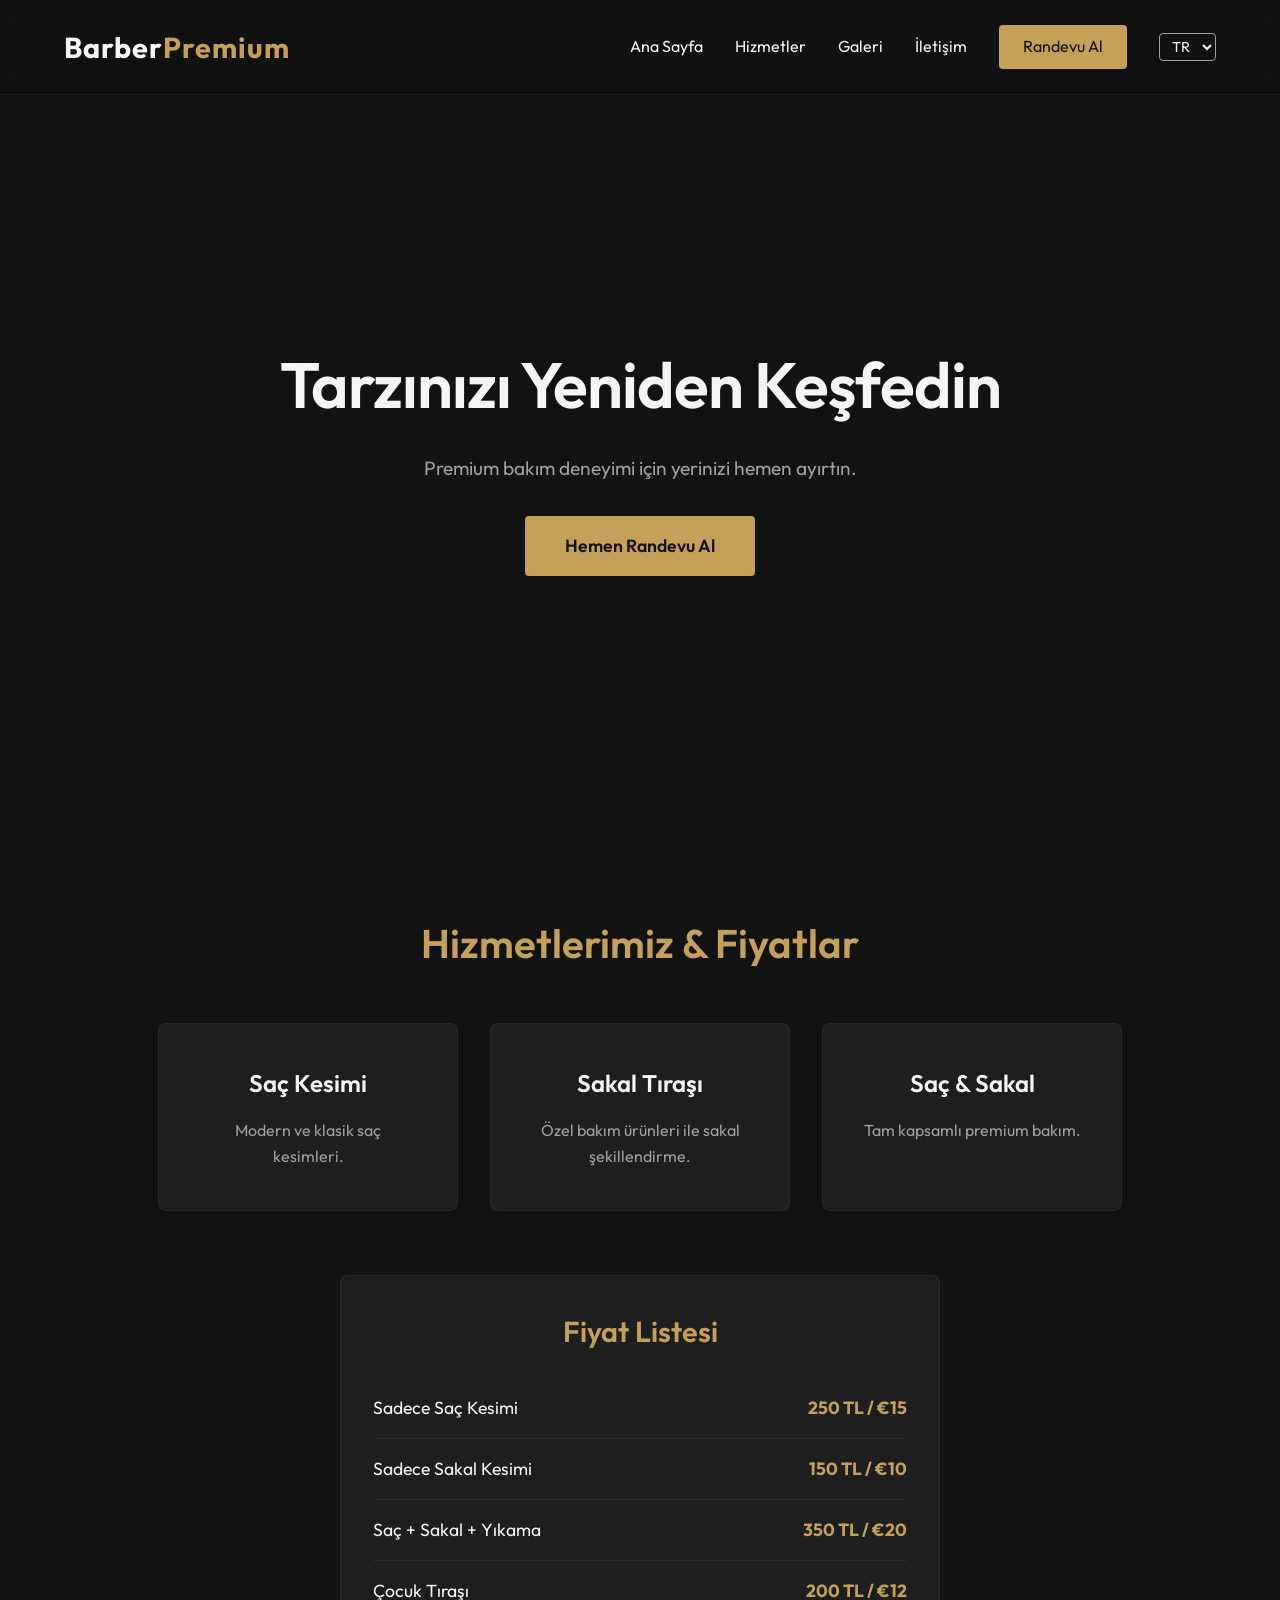
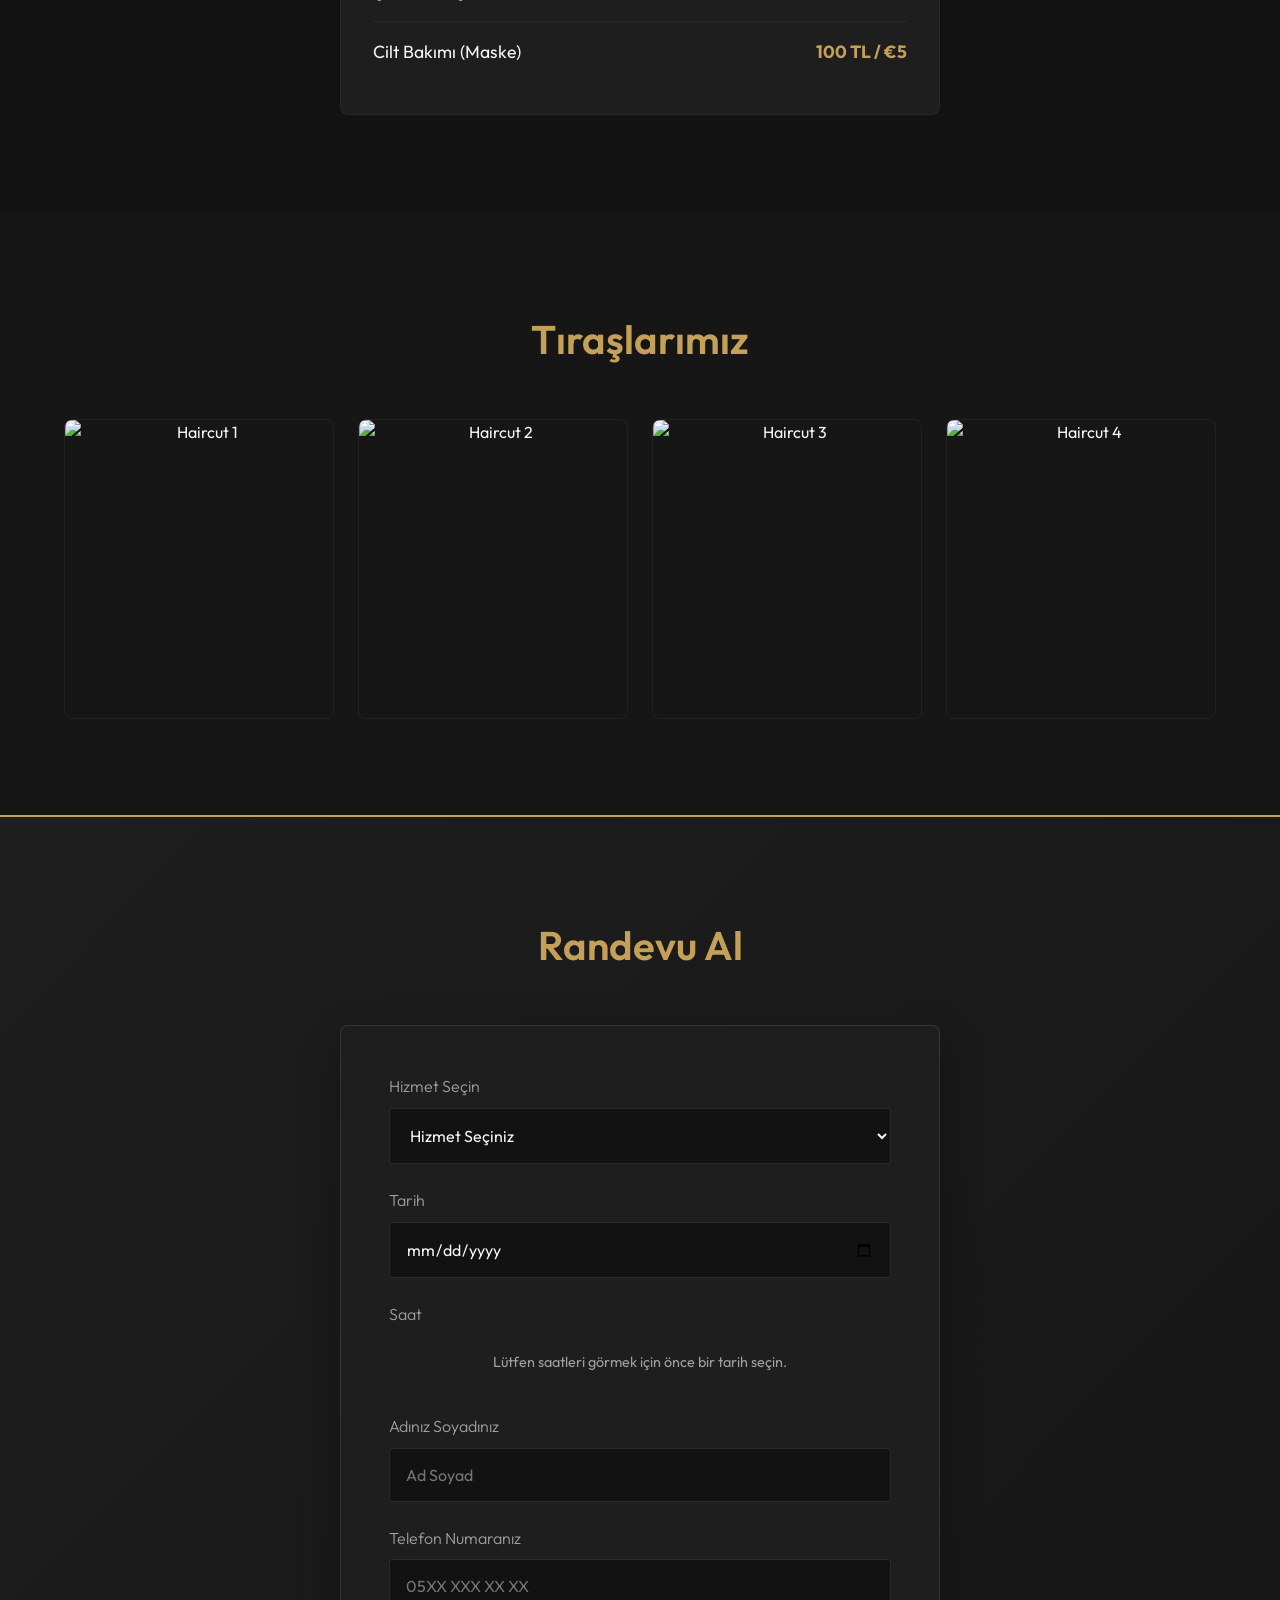
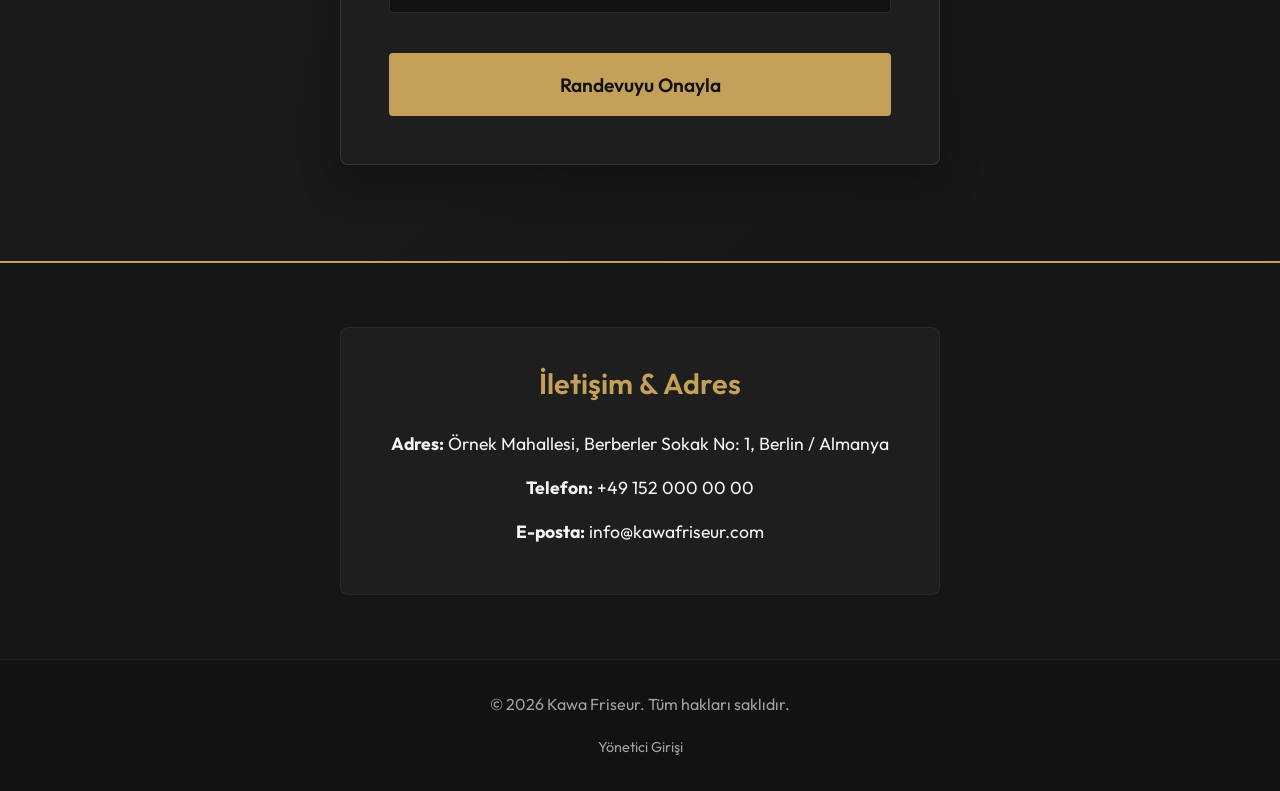
==== index.html @ 574c46ee "Add files via upload" ====
<!DOCTYPE html>
<html lang="tr">
<head>
    <meta charset="UTF-8">
    <meta name="viewport" content="width=device-width, initial-scale=1.0">
    <title data-i18n="title">Barber Premium | Randevu Al</title>
    <link rel="stylesheet" href="style.css">
    <link href="https://fonts.googleapis.com/css2?family=Outfit:wght@300;400;600;700&display=swap" rel="stylesheet">
</head>
<body>
    <!-- Navbar -->
    <nav class="navbar">
        <div class="logo">Barber<span>Premium</span></div>
        <ul class="nav-links">
            <li><a href="#home" data-i18n="navHome">Ana Sayfa</a></li>
            <li><a href="#services" data-i18n="navServices">Hizmetler</a></li>
            <li><a href="#gallery" data-i18n="navGallery">Galeri</a></li>
            <li><a href="#contact" data-i18n="navContact">İletişim</a></li>
            <li><a href="#booking" class="btn-primary" data-i18n="navBooking">Randevu Al</a></li>
            <li>
                <select id="languageSelector" onchange="changeLanguage(this.value)">
                    <option value="tr">TR</option>
                    <option value="en">EN</option>
                    <option value="de">DE</option>
                </select>
            </li>
        </ul>
    </nav>

    <!-- Hero Section -->
    <header id="home" class="hero">
        <div class="hero-content">
            <h1 data-i18n="heroTitle">Tarzınızı Yeniden Keşfedin</h1>
            <p data-i18n="heroSubtitle">Premium bakım deneyimi için yerinizi hemen ayırtın.</p>
            <a href="#booking" class="btn-primary large pulse-btn" data-i18n="heroBtn">Hemen Randevu Al</a>
        </div>
    </header>

    <!-- Services & Pricing Section -->
    <section id="services" class="services">
        <h2 data-i18n="servicesTitle">Hizmetlerimiz & Fiyatlar</h2>
        
        <div class="service-cards">
            <div class="card" onclick="selectService('Saç Kesimi')">
                <h3 data-i18n="service1Title">Saç Kesimi</h3>
                <p data-i18n="service1Desc">Modern ve klasik saç kesimleri.</p>
            </div>
            <div class="card" onclick="selectService('Sakal Tıraşı')">
                <h3 data-i18n="service2Title">Sakal Tıraşı</h3>
                <p data-i18n="service2Desc">Özel bakım ürünleri ile sakal şekillendirme.</p>
            </div>
            <div class="card" onclick="selectService('Saç & Sakal')">
                <h3 data-i18n="service3Title">Saç & Sakal</h3>
                <p data-i18n="service3Desc">Tam kapsamlı premium bakım.</p>
            </div>
        </div>

        <div class="pricing-table">
            <h3 data-i18n="priceListTitle">Fiyat Listesi</h3>
            <ul>
                <li><span data-i18n="price1Title">Sadece Saç Kesimi</span> <span class="price">250 TL / €15</span></li>
                <li><span data-i18n="price2Title">Sadece Sakal Kesimi</span> <span class="price">150 TL / €10</span></li>
                <li><span data-i18n="price3Title">Saç + Sakal + Yıkama</span> <span class="price">350 TL / €20</span></li>
                <li><span data-i18n="price4Title">Çocuk Tıraşı</span> <span class="price">200 TL / €12</span></li>
                <li><span data-i18n="price5Title">Cilt Bakımı (Maske)</span> <span class="price">100 TL / €5</span></li>
            </ul>
        </div>
    </section>

    <!-- Gallery Section -->
    <section id="gallery" class="gallery">
        <h2 data-i18n="galleryTitle">Tıraşlarımız</h2>
        <div class="gallery-grid">
            <img src="https://images.unsplash.com/photo-1599351431202-1e0f0137899a?ixlib=rb-4.0.3&auto=format&fit=crop&w=600&q=80" alt="Haircut 1">
            <img src="https://images.unsplash.com/photo-1503951914875-452162b0f3f1?ixlib=rb-4.0.3&auto=format&fit=crop&w=600&q=80" alt="Haircut 2">
            <img src="https://images.unsplash.com/photo-1621605815971-fbc98d665033?ixlib=rb-4.0.3&auto=format&fit=crop&w=600&q=80" alt="Haircut 3">
            <img src="https://images.unsplash.com/photo-1622286342621-4bd786c2447c?ixlib=rb-4.0.3&auto=format&fit=crop&w=600&q=80" alt="Haircut 4">
        </div>
    </section>

    <!-- Booking Section -->
    <section id="booking" class="booking highlighted-booking">
        <h2 data-i18n="bookingTitle">Randevu Al</h2>
        <form id="booking-form">
            <div class="form-group">
                <label for="service" data-i18n="formServiceLabel">Hizmet Seçin</label>
                <select id="service" required>
                    <option value="" disabled selected data-i18n="formServicePlaceholder">Hizmet Seçiniz</option>
                    <option value="Saç Kesimi" data-i18n="formOption1">Saç Kesimi</option>
                    <option value="Sakal Tıraşı" data-i18n="formOption2">Sakal Tıraşı</option>
                    <option value="Saç & Sakal" data-i18n="formOption3">Saç & Sakal</option>
                </select>
            </div>
            <div class="form-group">
                <label for="date" data-i18n="formDateLabel">Tarih</label>
                <input type="date" id="date" required>
            </div>
            <div class="form-group">
                <label for="time" data-i18n="formTimeLabel">Saat</label>
                <div id="time-slots" class="time-grid">
                    <p class="time-placeholder" data-i18n="timePlaceholder">Lütfen saatleri görmek için önce bir tarih seçin.</p>
                </div>
                <input type="hidden" id="selectedTime" required>
            </div>
            <div class="form-group">
                <label for="name" data-i18n="formNameLabel">Adınız Soyadınız</label>
                <input type="text" id="name" placeholder="Ad Soyad" data-placeholder-i18n="formNamePlaceholder" required>
            </div>
            <div class="form-group">
                <label for="phone" data-i18n="formPhoneLabel">Telefon Numaranız</label>
                <input type="tel" id="phone" placeholder="05XX XXX XX XX" data-placeholder-i18n="formPhonePlaceholder" required>
            </div>
            <button type="submit" class="btn-primary submit-btn pulse-btn" data-i18n="formSubmitBtn">Randevuyu Onayla</button>
        </form>
    </section>

    <!-- Contact & Footer -->
    <section id="contact" class="contact">
        <div class="contact-info">
            <h3 data-i18n="contactTitle">İletişim & Adres</h3>
            <p><strong><span data-i18n="contactAddressLabel">Adres:</span></strong> <span data-i18n="contactAddress">Örnek Mahallesi, Berberler Sokak No: 1, Berlin / Almanya</span></p>
            <p><strong><span data-i18n="contactPhoneLabel">Telefon:</span></strong> +49 152 000 00 00</p>
            <p><strong><span data-i18n="contactEmailLabel">E-posta:</span></strong> info@kawafriseur.com</p>
        </div>
    </section>

    <footer>
        <p>&copy; 2026 Kawa Friseur. <span data-i18n="footerRights">Tüm hakları saklıdır.</span></p>
        <div class="admin-link">
            <a href="admin.html" data-i18n="adminLink">Yönetici Girişi</a>
        </div>
    </footer>

    <script src="script.js"></script>
</body>
</html>
---- style.css ----
:root {
    --bg-dark: #121212;
    --bg-card: #1e1e1e;
    --primary-gold: #c5a059;
    --primary-gold-hover: #e0b666;
    --text-main: #f5f5f5;
    --text-muted: #a0a0a0;
    --transition: 0.3s ease;
}

* {
    margin: 0;
    padding: 0;
    box-sizing: border-box;
    font-family: 'Outfit', sans-serif;
}

body {
    background-color: var(--bg-dark);
    color: var(--text-main);
    line-height: 1.6;
    scroll-behavior: smooth;
}

/* Typography */
h1, h2, h3 {
    color: var(--text-main);
    font-weight: 600;
}

/* Navbar */
.navbar {
    display: flex;
    justify-content: space-between;
    align-items: center;
    padding: 1.5rem 5%;
    background-color: rgba(18, 18, 18, 0.95);
    position: sticky;
    top: 0;
    z-index: 1000;
    backdrop-filter: blur(10px);
    border-bottom: 1px solid rgba(255, 255, 255, 0.05);
}

.logo {
    font-size: 1.8rem;
    font-weight: 700;
    letter-spacing: 1px;
}

.logo span {
    color: var(--primary-gold);
}

.nav-links {
    list-style: none;
    display: flex;
    gap: 2rem;
    align-items: center;
}

.nav-links a {
    text-decoration: none;
    color: var(--text-main);
    font-weight: 400;
    transition: var(--transition);
}

.nav-links a:hover {
    color: var(--primary-gold);
}

#languageSelector {
    background: transparent;
    color: var(--text-main);
    border: 1px solid var(--text-muted);
    padding: 0.2rem 0.5rem;
    border-radius: 4px;
    cursor: pointer;
    font-size: 0.9rem;
}

#languageSelector option {
    background-color: var(--bg-dark);
    color: var(--text-main);
}

/* Buttons */
.btn-primary {
    background-color: var(--primary-gold);
    color: var(--bg-dark) !important;
    padding: 0.6rem 1.5rem;
    border-radius: 4px;
    font-weight: 600;
    text-decoration: none;
    transition: var(--transition);
    border: none;
    cursor: pointer;
    display: inline-block;
}

.btn-primary:hover {
    background-color: var(--primary-gold-hover);
    transform: translateY(-2px);
}

.btn-primary.large {
    padding: 1rem 2.5rem;
    font-size: 1.1rem;
}

.pulse-btn {
    animation: pulse 2s infinite;
    box-shadow: 0 0 0 0 rgba(197, 160, 89, 0.7);
}

@keyframes pulse {
    0% {
        transform: scale(0.95);
        box-shadow: 0 0 0 0 rgba(197, 160, 89, 0.7);
    }
    70% {
        transform: scale(1);
        box-shadow: 0 0 0 10px rgba(197, 160, 89, 0);
    }
    100% {
        transform: scale(0.95);
        box-shadow: 0 0 0 0 rgba(197, 160, 89, 0);
    }
}

/* Hero Section */
.hero {
    height: 80vh;
    display: flex;
    align-items: center;
    justify-content: center;
    text-align: center;
    background: linear-gradient(rgba(18,18,18,0.8), rgba(18,18,18,0.9)), url('https://images.unsplash.com/photo-1585747860715-2ba37e788b70?ixlib=rb-4.0.3&auto=format&fit=crop&w=1920&q=80') center/cover;
}

.hero-content h1 {
    font-size: 4rem;
    margin-bottom: 1rem;
    letter-spacing: -1px;
}

.hero-content p {
    font-size: 1.2rem;
    color: var(--text-muted);
    margin-bottom: 2rem;
}

/* Services & Pricing Section */
.services {
    padding: 6rem 5%;
    text-align: center;
}

.services h2 {
    font-size: 2.5rem;
    margin-bottom: 3rem;
    color: var(--primary-gold);
}

.service-cards {
    display: flex;
    justify-content: center;
    gap: 2rem;
    flex-wrap: wrap;
    margin-bottom: 4rem;
}

.card {
    background-color: var(--bg-card);
    padding: 2.5rem;
    border-radius: 8px;
    width: 300px;
    transition: var(--transition);
    cursor: pointer;
    border: 1px solid rgba(255,255,255,0.05);
}

.card:hover {
    transform: translateY(-10px);
    border-color: var(--primary-gold);
    box-shadow: 0 10px 30px rgba(0,0,0,0.5);
}

.card h3 {
    font-size: 1.5rem;
    margin-bottom: 1rem;
}

.card p {
    color: var(--text-muted);
}

/* Pricing Table */
.pricing-table {
    max-width: 600px;
    margin: 0 auto;
    background-color: var(--bg-card);
    padding: 2rem;
    border-radius: 8px;
    border: 1px solid rgba(255,255,255,0.05);
}

.pricing-table h3 {
    font-size: 1.8rem;
    margin-bottom: 1.5rem;
    color: var(--primary-gold);
}

.pricing-table ul {
    list-style: none;
    text-align: left;
}

.pricing-table ul li {
    display: flex;
    justify-content: space-between;
    padding: 1rem 0;
    border-bottom: 1px solid rgba(255,255,255,0.05);
    font-size: 1.1rem;
}

.pricing-table ul li:last-child {
    border-bottom: none;
}

.pricing-table ul li .price {
    font-weight: 700;
    color: var(--primary-gold);
}

/* Gallery Section */
.gallery {
    padding: 6rem 5%;
    background-color: #161616;
    text-align: center;
}

.gallery h2 {
    font-size: 2.5rem;
    margin-bottom: 3rem;
    color: var(--primary-gold);
}

.gallery-grid {
    display: grid;
    grid-template-columns: repeat(auto-fit, minmax(250px, 1fr));
    gap: 1.5rem;
    max-width: 1200px;
    margin: 0 auto;
}

.gallery-grid img {
    width: 100%;
    height: 300px;
    object-fit: cover;
    border-radius: 8px;
    transition: var(--transition);
    border: 1px solid rgba(255,255,255,0.05);
}

.gallery-grid img:hover {
    transform: scale(1.03);
    box-shadow: 0 10px 20px rgba(0,0,0,0.5);
    border-color: var(--primary-gold);
}

/* Booking Section */
.booking {
    padding: 6rem 5%;
}

.highlighted-booking {
    background: linear-gradient(135deg, #1e1e1e 0%, #161616 100%);
    position: relative;
    border-top: 2px solid var(--primary-gold);
    border-bottom: 2px solid var(--primary-gold);
}

.booking h2 {
    font-size: 2.5rem;
    margin-bottom: 3rem;
    text-align: center;
    color: var(--primary-gold);
}

#booking-form {
    max-width: 600px;
    margin: 0 auto;
    background-color: var(--bg-card);
    padding: 3rem;
    border-radius: 8px;
    border: 1px solid rgba(255,255,255,0.1);
    box-shadow: 0 15px 40px rgba(0,0,0,0.3);
}

.form-group {
    margin-bottom: 1.5rem;
}

.form-group label {
    display: block;
    margin-bottom: 0.5rem;
    color: var(--text-muted);
    font-weight: 300;
}

.form-group input,
.form-group select {
    width: 100%;
    padding: 1rem;
    background-color: var(--bg-dark);
    border: 1px solid rgba(255,255,255,0.1);
    color: var(--text-main);
    border-radius: 4px;
    font-size: 1rem;
    transition: var(--transition);
}

.form-group input:focus,
.form-group select:focus {
    outline: none;
    border-color: var(--primary-gold);
}

/* Time Grid Styles */
.time-grid {
    display: grid;
    grid-template-columns: repeat(auto-fit, minmax(80px, 1fr));
    gap: 0.8rem;
    margin-top: 0.5rem;
}

.time-placeholder {
    color: var(--text-muted);
    font-size: 0.9rem;
    grid-column: 1 / -1;
    text-align: center;
    padding: 1rem 0;
}

.time-slot {
    padding: 0.8rem 0.5rem;
    text-align: center;
    background-color: var(--bg-dark);
    border: 1px solid rgba(255,255,255,0.1);
    border-radius: 4px;
    cursor: pointer;
    transition: var(--transition);
    font-weight: 600;
    font-size: 0.95rem;
    display: flex;
    flex-direction: column;
    gap: 0.2rem;
}

.time-slot span {
    font-size: 0.75rem;
    font-weight: 400;
}

.time-slot.available {
    border-color: #28a745;
    color: #28a745;
}

.time-slot.available:hover {
    background-color: rgba(40, 167, 69, 0.1);
}

.time-slot.booked {
    border-color: #dc3545;
    color: #dc3545;
    cursor: not-allowed;
    opacity: 0.7;
}

.time-slot.selected {
    background-color: var(--primary-gold);
    color: var(--bg-dark);
    border-color: var(--primary-gold);
}

.submit-btn {
    width: 100%;
    margin-top: 1rem;
    font-size: 1.2rem;
    padding: 1.2rem;
}

/* Contact Section */
.contact {
    padding: 4rem 5%;
    background-color: #161616;
    text-align: center;
}

.contact-info {
    max-width: 600px;
    margin: 0 auto;
    background-color: var(--bg-card);
    padding: 2rem;
    border-radius: 8px;
    border: 1px solid rgba(255,255,255,0.05);
}

.contact-info h3 {
    font-size: 1.8rem;
    margin-bottom: 1.5rem;
    color: var(--primary-gold);
}

.contact-info p {
    margin-bottom: 1rem;
    font-size: 1.1rem;
}

/* Footer */
footer {
    text-align: center;
    padding: 2rem 5%;
    border-top: 1px solid rgba(255,255,255,0.05);
    color: var(--text-muted);
    background-color: var(--bg-dark);
}

.admin-link {
    margin-top: 1rem;
}

.admin-link a {
    color: var(--text-muted);
    text-decoration: none;
    font-size: 0.9rem;
    transition: var(--transition);
}

.admin-link a:hover {
    color: var(--primary-gold);
}

/* Responsive */
@media (max-width: 768px) {
    .nav-links {
        gap: 1rem;
        flex-wrap: wrap;
        justify-content: center;
        margin-top: 1rem;
    }
    
    .hero-content h1 {
        font-size: 2.5rem;
    }
    
    #booking-form {
        padding: 1.5rem;
    }
    
    .gallery-grid {
        grid-template-columns: 1fr;
    }
}
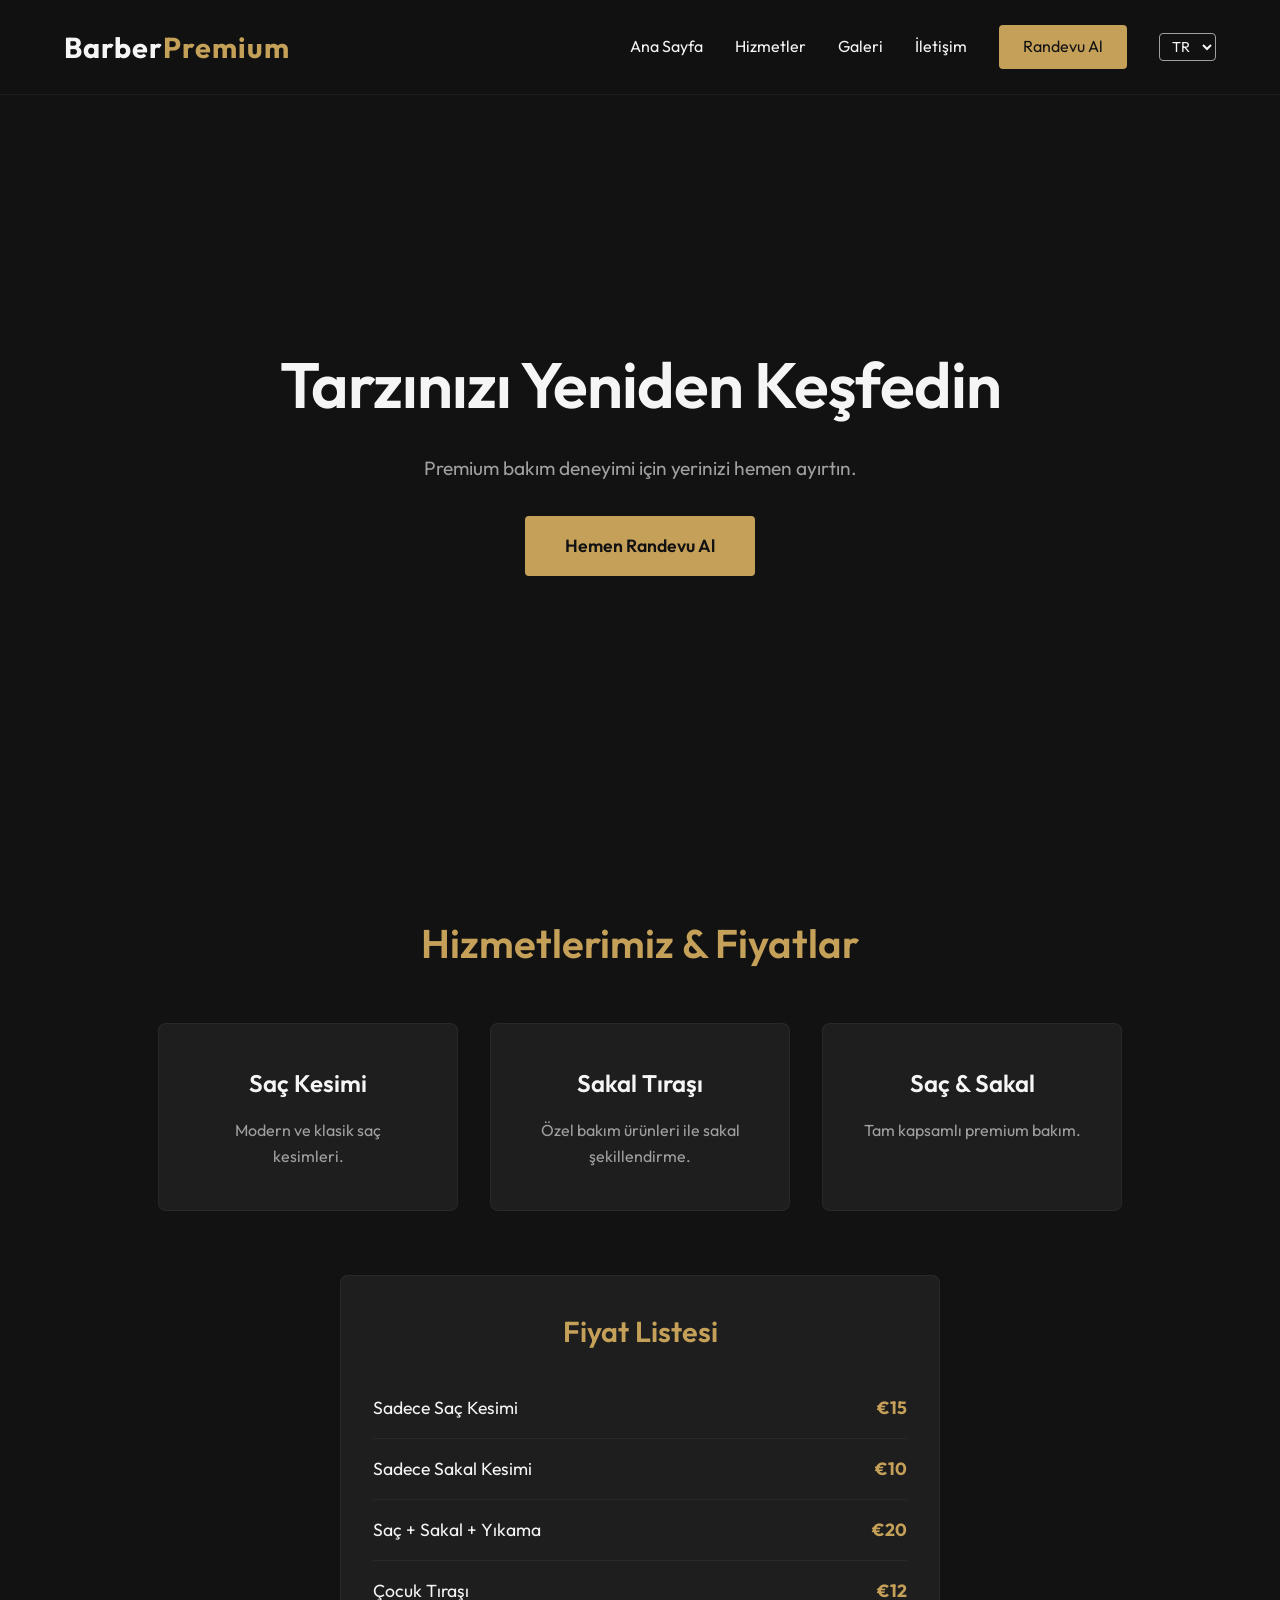
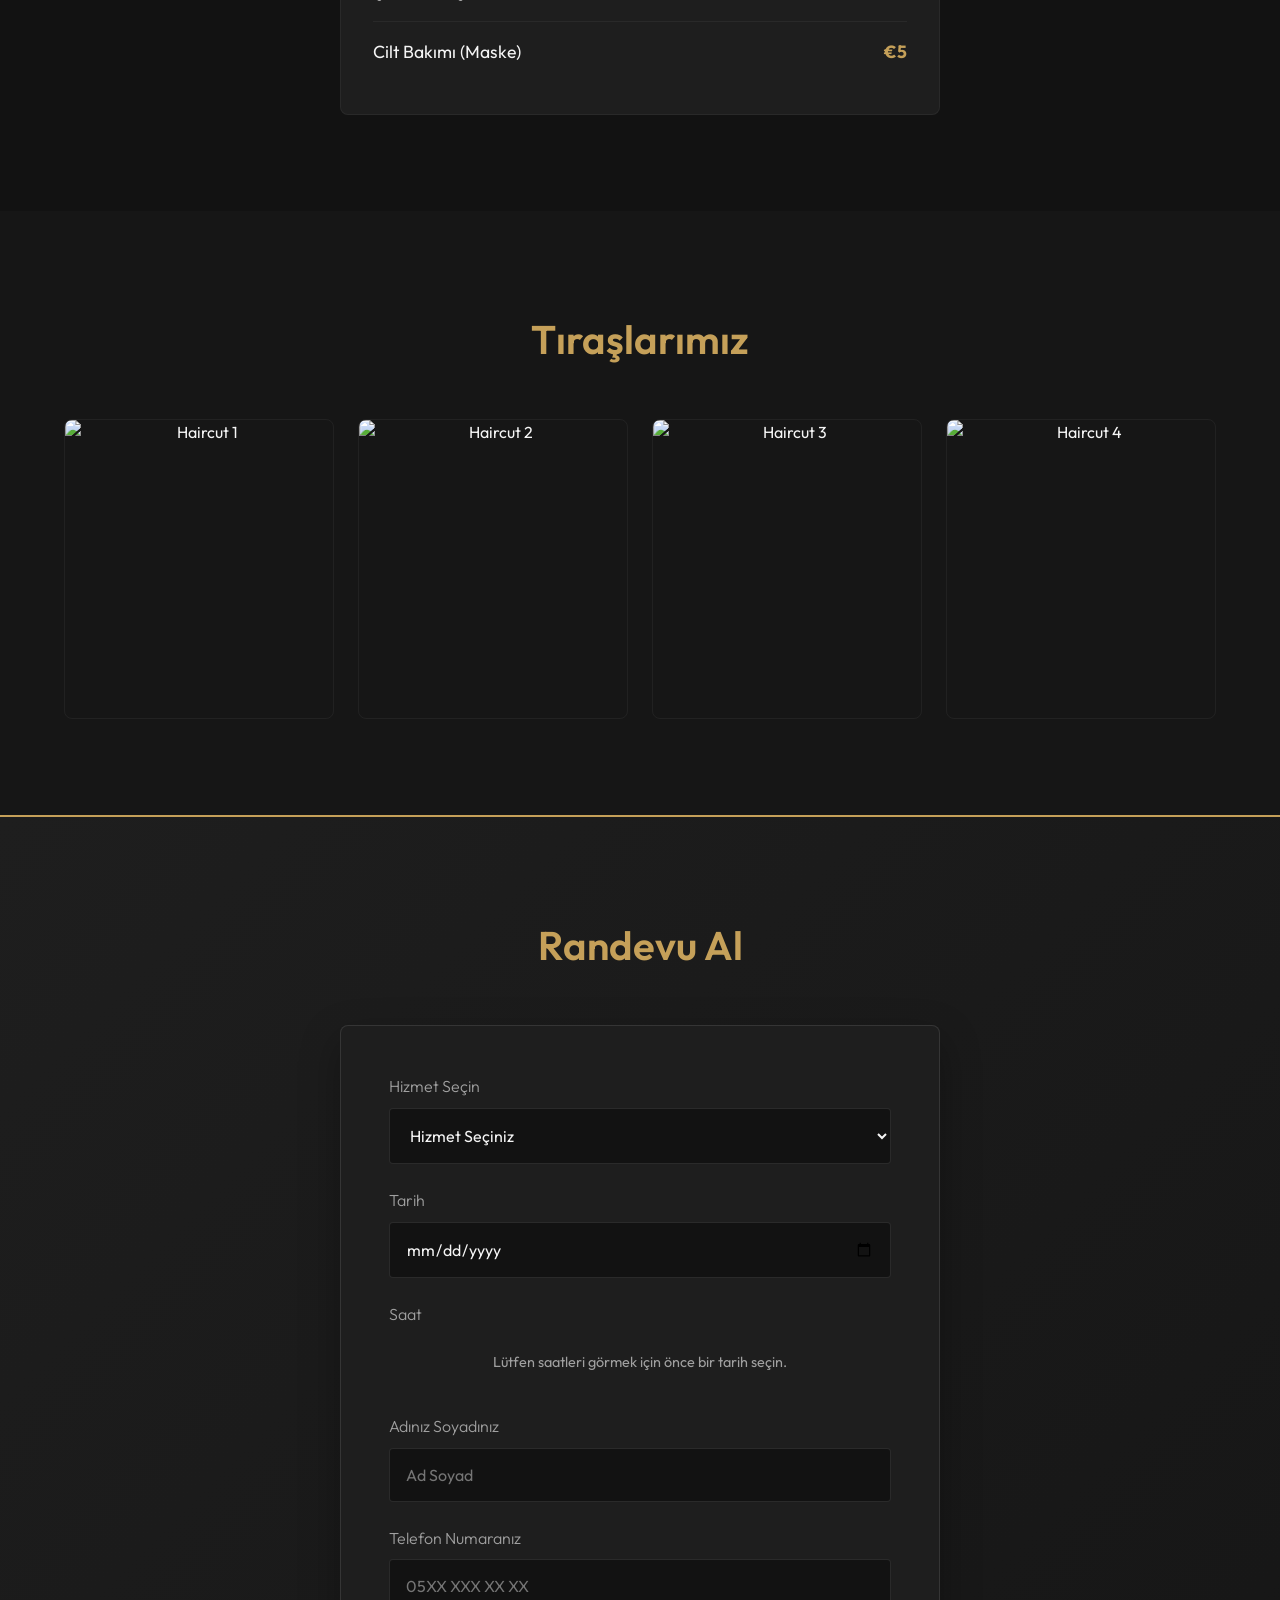
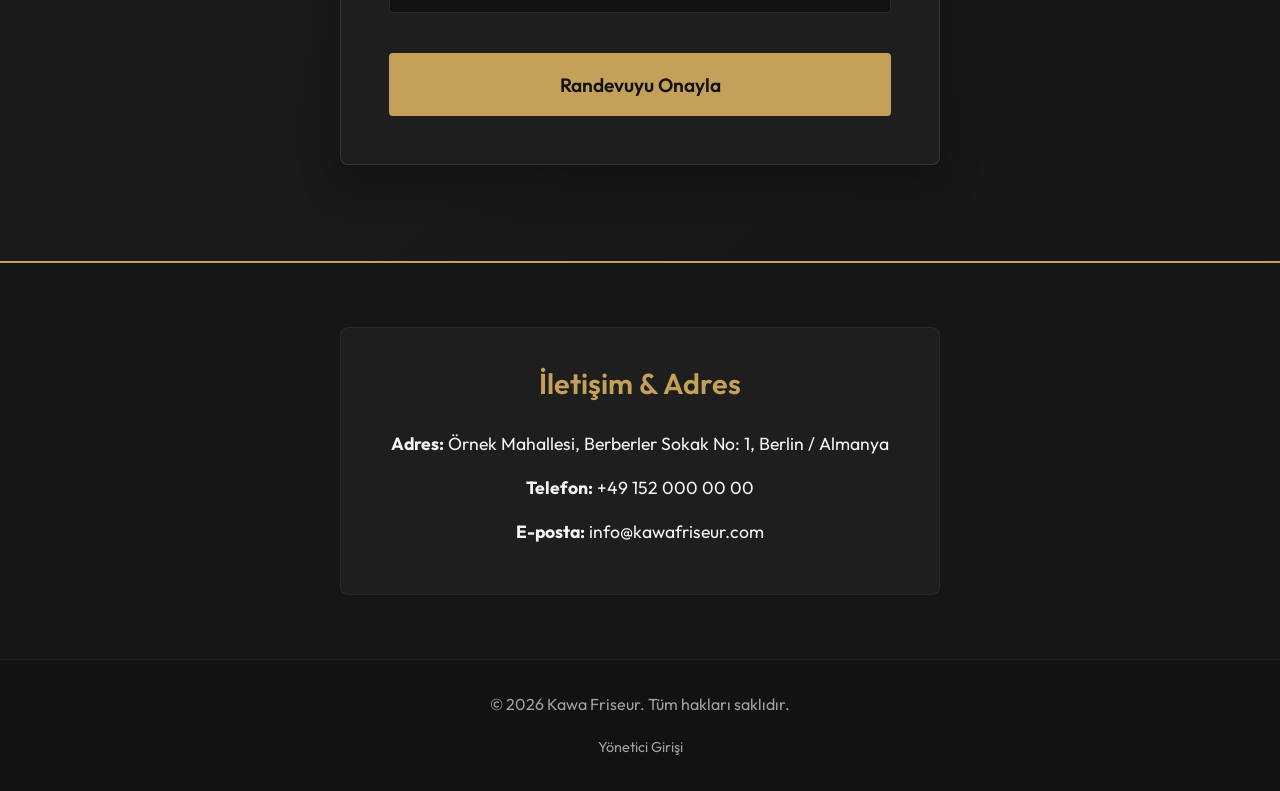
==== commit cbc0839c: "Add files via upload" ====
--- a/index.html
+++ b/index.html
@@ -58,11 +58,11 @@
         <div class="pricing-table">
             <h3 data-i18n="priceListTitle">Fiyat Listesi</h3>
             <ul>
-                <li><span data-i18n="price1Title">Sadece Saç Kesimi</span> <span class="price">250 TL / €15</span></li>
-                <li><span data-i18n="price2Title">Sadece Sakal Kesimi</span> <span class="price">150 TL / €10</span></li>
-                <li><span data-i18n="price3Title">Saç + Sakal + Yıkama</span> <span class="price">350 TL / €20</span></li>
-                <li><span data-i18n="price4Title">Çocuk Tıraşı</span> <span class="price">200 TL / €12</span></li>
-                <li><span data-i18n="price5Title">Cilt Bakımı (Maske)</span> <span class="price">100 TL / €5</span></li>
+                <li><span data-i18n="price1Title">Sadece Saç Kesimi</span> <span class="price">€15</span></li>
+                <li><span data-i18n="price2Title">Sadece Sakal Kesimi</span> <span class="price">€10</span></li>
+                <li><span data-i18n="price3Title">Saç + Sakal + Yıkama</span> <span class="price">€20</span></li>
+                <li><span data-i18n="price4Title">Çocuk Tıraşı</span> <span class="price">€12</span></li>
+                <li><span data-i18n="price5Title">Cilt Bakımı (Maske)</span> <span class="price">€5</span></li>
             </ul>
         </div>
     </section>
--- a/style.css
+++ b/style.css
@@ -446,15 +446,34 @@
 
 /* Responsive */
 @media (max-width: 768px) {
+    .navbar {
+        flex-direction: column;
+        padding: 1rem 5%;
+    }
+    
+    .logo {
+        font-size: 1.4rem;
+        text-align: center;
+    }
+    
     .nav-links {
-        gap: 1rem;
+        gap: 0.8rem;
         flex-wrap: wrap;
         justify-content: center;
         margin-top: 1rem;
     }
     
+    .nav-links a {
+        font-size: 0.9rem;
+    }
+    
+    .btn-primary {
+        padding: 0.4rem 1rem;
+        font-size: 0.9rem;
+    }
+    
     .hero-content h1 {
-        font-size: 2.5rem;
+        font-size: 2.2rem;
     }
     
     #booking-form {
